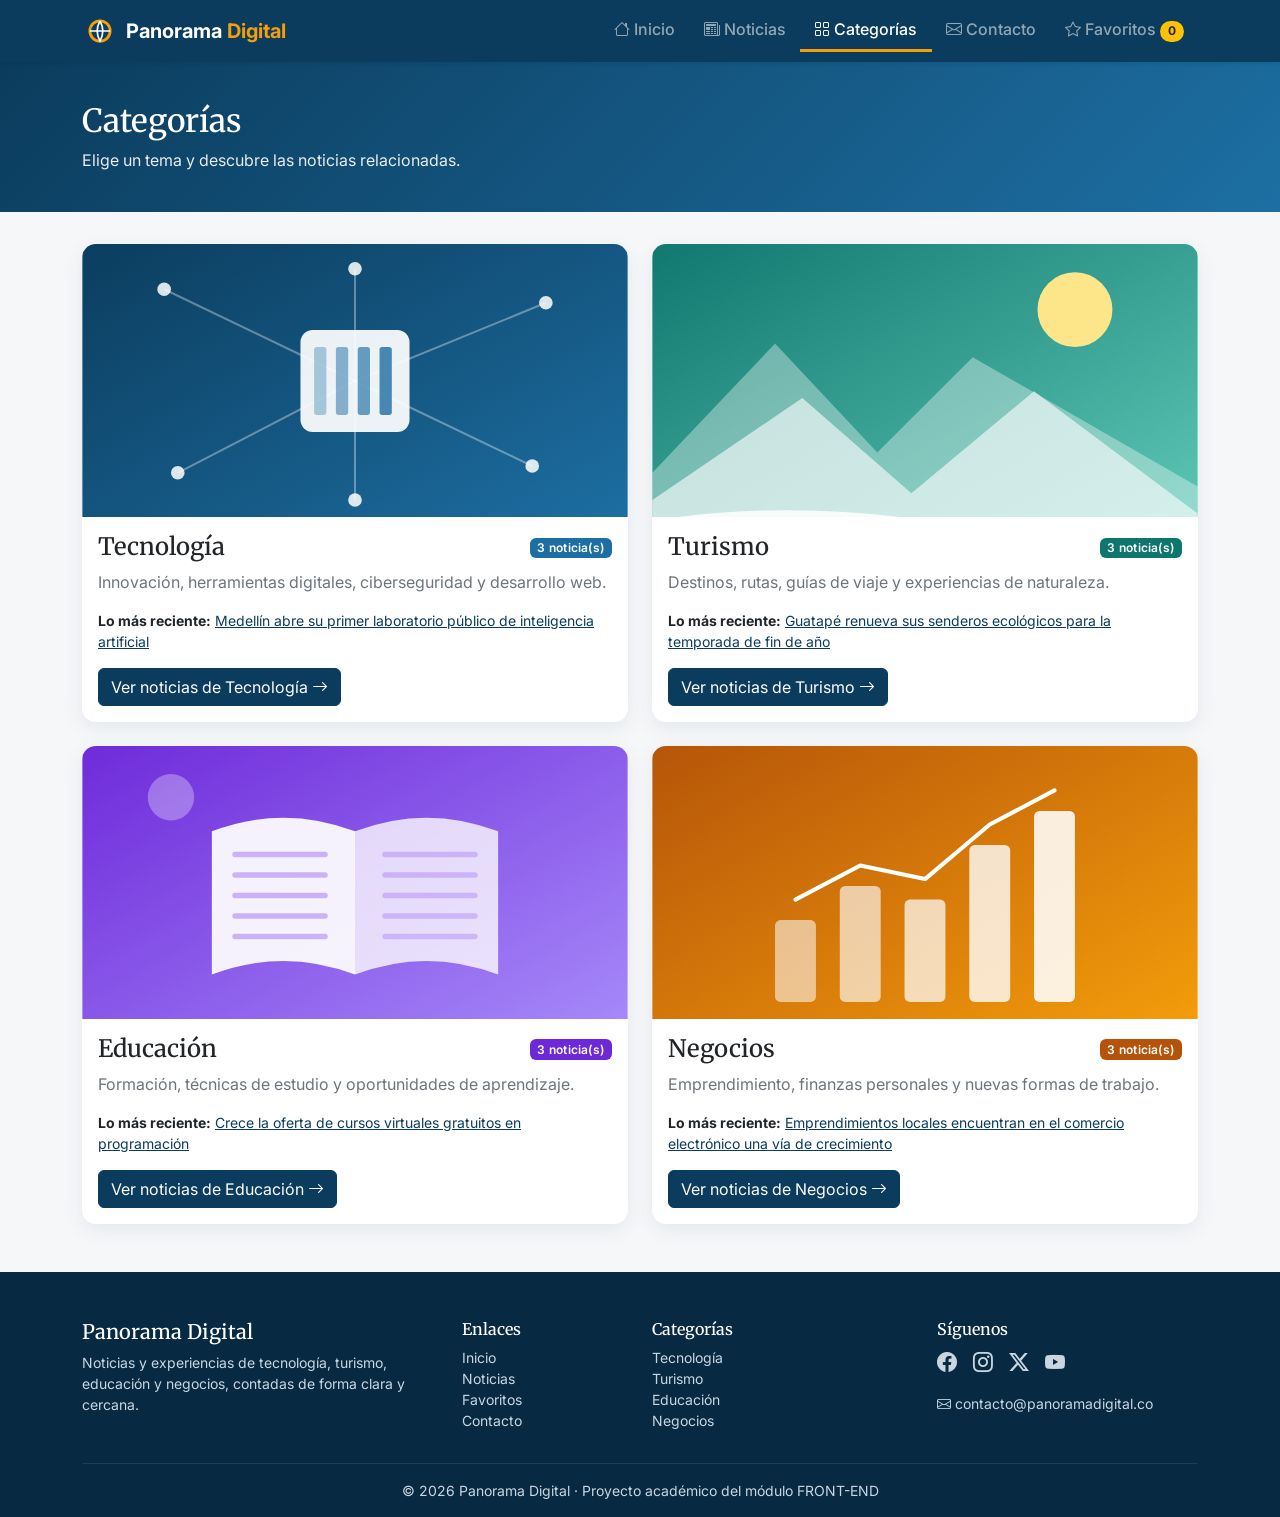
==== categorias.html @ 78ad177a "Entrega 2: prototipo funcional de Panorama Digital - Seis páginas: Inicio, Noticias, Detalle, Catego" ====
<!DOCTYPE html>
<html lang="es">
<head>
  <meta charset="UTF-8">
  <meta name="viewport" content="width=device-width, initial-scale=1.0">
  <meta name="description" content="Categorías de noticias de Panorama Digital: tecnología, turismo, educación y negocios.">
  <title>Categorías | Panorama Digital</title>
  <link rel="icon" href="assets/img/logo.svg" type="image/svg+xml">
  <link rel="preconnect" href="https://fonts.googleapis.com">
  <link rel="preconnect" href="https://fonts.gstatic.com" crossorigin>
  <link href="https://fonts.googleapis.com/css2?family=Inter:wght@400;500;600;700&family=Merriweather:wght@700;900&display=swap" rel="stylesheet">
  <link href="https://cdn.jsdelivr.net/npm/bootstrap@5.3.3/dist/css/bootstrap.min.css" rel="stylesheet">
  <link href="https://cdn.jsdelivr.net/npm/bootstrap-icons@1.11.3/font/bootstrap-icons.min.css" rel="stylesheet">
  <link href="assets/css/styles.css" rel="stylesheet">
</head>
<body>
  <header id="app-header"></header>

  <main>
    <section class="encabezado-pagina">
      <div class="container">
        <h1>Categorías</h1>
        <p>Elige un tema y descubre las noticias relacionadas.</p>
      </div>
    </section>

    <div class="container">
      <!-- Tarjetas de categoría con el número de noticias de cada una -->
      <div id="lista-categorias" class="row row-cols-1 row-cols-md-2 g-4">
        <div class="col"><div class="skeleton"></div></div>
        <div class="col"><div class="skeleton"></div></div>
      </div>
    </div>
  </main>

  <footer id="app-footer"></footer>

  <script src="https://cdn.jsdelivr.net/npm/bootstrap@5.3.3/dist/js/bootstrap.bundle.min.js"></script>
  <script type="module" src="assets/js/pages/categorias.js"></script>
</body>
</html>
---- assets/css/styles.css ----
/* ==========================================================================
   Panorama Digital — Hoja de estilos principal
   --------------------------------------------------------------------------
   Complementa a Bootstrap 5 con la identidad visual del sitio.
   Estructura:
     1. Variables (colores, tipografía, radios)
     2. Base y tipografía
     3. Header / navegación
     4. Hero (sección de bienvenida)
     5. Tarjetas de noticias
     6. Etiquetas de categoría
     7. Filtros y paginación (Listado)
     8. Detalle de noticia
     9. Testimonios y secciones informativas
    10. Contacto y formularios
    11. Footer
    12. Utilidades y responsive
   ========================================================================== */

/* 1. Variables ------------------------------------------------------------ */
:root {
  --pd-primario: #0B3C5D;        /* Azul marino: color principal de la marca */
  --pd-primario-oscuro: #072A42;
  --pd-acento: #F59E0B;          /* Ámbar: llamados a la acción y detalles */
  --pd-fondo: #F6F7F9;
  --pd-texto: #1F2933;
  --pd-borde: #E3E7EC;
  --pd-radio: 14px;
  --pd-sombra: 0 6px 20px rgba(11, 60, 93, 0.08);
  --pd-sombra-hover: 0 12px 28px rgba(11, 60, 93, 0.16);

  /* Colores por categoría (coinciden con las ilustraciones) */
  --cat-tecnologia: #1D6FA3;
  --cat-turismo: #0F766E;
  --cat-educacion: #6D28D9;
  --cat-negocios: #B45309;

  /* Se ajusta el color primario de Bootstrap a la marca */
  --bs-primary: var(--pd-primario);
  --bs-primary-rgb: 11, 60, 93;
  --bs-link-color: var(--pd-primario);
  --bs-link-color-rgb: 11, 60, 93;
  --bs-link-hover-color: var(--pd-primario-oscuro);
  --bs-link-hover-color-rgb: 7, 42, 66;
}

/* 2. Base y tipografía ---------------------------------------------------- */
body {
  font-family: 'Inter', system-ui, -apple-system, 'Segoe UI', Roboto, sans-serif;
  color: var(--pd-texto);
  background-color: var(--pd-fondo);
  min-height: 100vh;
  display: flex;
  flex-direction: column;
}

main { flex: 1; }

h1, h2, h3, .titulo-seccion {
  font-family: 'Merriweather', Georgia, serif;
  color: var(--pd-primario);
}

.titulo-seccion {
  font-size: 1.6rem;
  font-weight: 700;
  position: relative;
  padding-bottom: .5rem;
  margin-bottom: 1.5rem;
}

/* Línea decorativa bajo los títulos de sección, al estilo de un periódico */
.titulo-seccion::after {
  content: '';
  position: absolute;
  left: 0;
  bottom: 0;
  width: 56px;
  height: 4px;
  border-radius: 2px;
  background: var(--pd-acento);
}

.btn-primary {
  --bs-btn-bg: var(--pd-primario);
  --bs-btn-border-color: var(--pd-primario);
  --bs-btn-hover-bg: var(--pd-primario-oscuro);
  --bs-btn-hover-border-color: var(--pd-primario-oscuro);
  --bs-btn-active-bg: var(--pd-primario-oscuro);
}

.btn-acento {
  background: var(--pd-acento);
  color: #1b1300;
  font-weight: 600;
  border: none;
}
.btn-acento:hover, .btn-acento:focus { background: #d98a06; color: #1b1300; }

.text-acento { color: var(--pd-acento); }
.bg-marca { background-color: var(--pd-primario); }

/* Foco visible para navegación con teclado (accesibilidad) */
a:focus-visible, button:focus-visible, .form-control:focus-visible {
  outline: 3px solid var(--pd-acento);
  outline-offset: 2px;
}

/* 3. Header / navegación -------------------------------------------------- */
.navbar .nav-link {
  font-weight: 500;
  padding: .5rem .9rem !important;
  border-bottom: 3px solid transparent;
}
.navbar .nav-link.active {
  color: #fff !important;
  border-bottom-color: var(--pd-acento);
}

/* 4. Hero ----------------------------------------------------------------- */
.hero {
  background:
    radial-gradient(circle at 85% 20%, rgba(245, 158, 11, .25), transparent 45%),
    linear-gradient(135deg, var(--pd-primario) 0%, #1D6FA3 100%);
  color: #fff;
  padding: 5rem 0 4.5rem;
}
.hero h1 { color: #fff; font-size: clamp(2rem, 5vw, 3.2rem); font-weight: 900; }
.hero .lead { max-width: 640px; margin-inline: auto; opacity: .92; }

/* Encabezado reducido para páginas internas */
.encabezado-pagina {
  background: linear-gradient(135deg, var(--pd-primario) 0%, #1D6FA3 100%);
  color: #fff;
  padding: 2.5rem 0;
  margin-bottom: 2rem;
}
.encabezado-pagina h1 { color: #fff; margin: 0; font-size: 2rem; }
.encabezado-pagina p { margin: .5rem 0 0; opacity: .9; }

/* 5. Tarjetas de noticias ------------------------------------------------- */
.card-noticia {
  border: 1px solid var(--pd-borde);
  border-radius: var(--pd-radio);
  overflow: hidden;
  box-shadow: var(--pd-sombra);
  transition: transform .2s ease, box-shadow .2s ease;
  position: relative;
}
.card-noticia:hover {
  transform: translateY(-4px);
  box-shadow: var(--pd-sombra-hover);
}
.card-img-wrap { display: block; aspect-ratio: 16 / 9; overflow: hidden; background: var(--pd-borde); }
.card-img-top { width: 100%; height: 100%; object-fit: cover; transition: transform .3s ease; }
.card-noticia:hover .card-img-top { transform: scale(1.04); }

.card-noticia .card-title a {
  color: var(--pd-texto);
  text-decoration: none;
}
.card-noticia .card-title a:hover { color: var(--pd-primario); text-decoration: underline; }

/* Limita el resumen a 3 líneas para que todas las tarjetas tengan altura similar */
.card-noticia .card-text {
  display: -webkit-box;
  -webkit-line-clamp: 3;
  -webkit-box-orient: vertical;
  overflow: hidden;
}

.badge-favorito {
  position: absolute;
  top: 12px;
  right: 12px;
  background: var(--pd-acento);
  color: #1b1300;
  width: 32px;
  height: 32px;
  border-radius: 50%;
  display: grid;
  place-items: center;
  box-shadow: 0 2px 6px rgba(0, 0, 0, .2);
}

/* Estado de carga (skeleton) mientras se descarga el JSON */
.skeleton {
  height: 340px;
  border-radius: var(--pd-radio);
  background: linear-gradient(90deg, #e9edf1 25%, #f4f6f8 50%, #e9edf1 75%);
  background-size: 200% 100%;
  animation: brillo 1.2s infinite;
}
@keyframes brillo { to { background-position: -200% 0; } }

/* 6. Etiquetas de categoría ----------------------------------------------- */
.badge-categoria { font-weight: 600; letter-spacing: .02em; color: #fff; }
.cat-tecnologia { background-color: var(--cat-tecnologia); }
.cat-turismo    { background-color: var(--cat-turismo); }
.cat-educacion  { background-color: var(--cat-educacion); }
.cat-negocios   { background-color: var(--cat-negocios); }

/* 7. Filtros y paginación ------------------------------------------------- */
.barra-filtros {
  background: #fff;
  border: 1px solid var(--pd-borde);
  border-radius: var(--pd-radio);
  padding: 1rem 1.25rem;
  box-shadow: var(--pd-sombra);
}
.btn-filtro {
  border: 1px solid var(--pd-borde);
  background: #fff;
  color: var(--pd-texto);
  border-radius: 999px;
  padding: .35rem 1rem;
  font-size: .9rem;
}
.btn-filtro.activo {
  background: var(--pd-primario);
  border-color: var(--pd-primario);
  color: #fff;
}

.pagination .page-link { color: var(--pd-primario); }
.pagination .page-item.active .page-link {
  background-color: var(--pd-primario);
  border-color: var(--pd-primario);
  color: #fff;
}

.estado-vacio {
  text-align: center;
  padding: 3rem 1rem;
  background: #fff;
  border: 2px dashed var(--pd-borde);
  border-radius: var(--pd-radio);
}
.estado-vacio i { font-size: 3rem; color: var(--pd-acento); }

/* 8. Detalle de noticia --------------------------------------------------- */
.detalle-imagen {
  width: 100%;
  aspect-ratio: 16 / 7;
  object-fit: cover;
  border-radius: var(--pd-radio);
  box-shadow: var(--pd-sombra);
}
.detalle-titulo { font-size: clamp(1.7rem, 4vw, 2.5rem); font-weight: 900; }
.detalle-meta { color: #5c6b7a; font-size: .95rem; }
.detalle-cuerpo p { font-size: 1.1rem; line-height: 1.8; }
.detalle-cuerpo p:first-child::first-letter {
  /* Letra capital, recurso clásico de los periódicos */
  float: left;
  font-family: 'Merriweather', Georgia, serif;
  font-size: 3.4rem;
  line-height: .9;
  padding: .35rem .5rem 0 0;
  color: var(--pd-primario);
}

/* 9. Testimonios y secciones informativas --------------------------------- */
.testimonio {
  background: #fff;
  border-radius: var(--pd-radio);
  border-left: 5px solid var(--pd-acento);
  padding: 1.5rem;
  box-shadow: var(--pd-sombra);
  height: 100%;
}
.testimonio blockquote { font-style: italic; margin-bottom: 1rem; }
.avatar {
  width: 44px;
  height: 44px;
  border-radius: 50%;
  background: var(--pd-primario);
  color: #fff;
  display: grid;
  place-items: center;
  font-weight: 700;
}

.seccion-info {
  background: #fff;
  border-radius: var(--pd-radio);
  padding: 2.5rem;
  box-shadow: var(--pd-sombra);
}
.dato-destacado { font-size: 2rem; font-weight: 800; color: var(--pd-primario); }

.banda-cta {
  background: linear-gradient(135deg, var(--pd-acento), #FBBF24);
  border-radius: var(--pd-radio);
  padding: 2.5rem;
  color: #1b1300;
}
.banda-cta h2 { color: #1b1300; }

/* Tarjetas de la página Categorías */
.card-categoria {
  border: none;
  border-radius: var(--pd-radio);
  overflow: hidden;
  box-shadow: var(--pd-sombra);
  transition: transform .2s ease, box-shadow .2s ease;
}
.card-categoria:hover { transform: translateY(-4px); box-shadow: var(--pd-sombra-hover); }
.card-categoria img { aspect-ratio: 16 / 8; object-fit: cover; }

/* 10. Contacto y formularios ---------------------------------------------- */
.panel-formulario, .panel-contacto {
  background: #fff;
  border-radius: var(--pd-radio);
  padding: 2rem;
  box-shadow: var(--pd-sombra);
}
.mapa-ubicacion {
  aspect-ratio: 4 / 3;
  border-radius: var(--pd-radio);
  background:
    linear-gradient(90deg, rgba(255, 255, 255, .5) 1px, transparent 1px) 0 0 / 40px 40px,
    linear-gradient(rgba(255, 255, 255, .5) 1px, transparent 1px) 0 0 / 40px 40px,
    linear-gradient(135deg, #cfe3d8, #b9d6e8);
  display: grid;
  place-items: center;
  color: var(--pd-primario);
  text-align: center;
}
.mapa-ubicacion i { font-size: 3rem; color: #d33; }

.lista-contacto li { display: flex; gap: .75rem; margin-bottom: 1rem; }
.lista-contacto i { color: var(--pd-acento); font-size: 1.2rem; }

.contador-caracteres { font-size: .8rem; color: #6c7a89; }

/* 11. Footer -------------------------------------------------------------- */
.footer-marca { background: var(--pd-primario-oscuro); color: #c9d6e2; }
.footer-marca a { color: #c9d6e2; text-decoration: none; }
.footer-marca a:hover { color: var(--pd-acento); }

/* 12. Utilidades y responsive --------------------------------------------- */
.migas { font-size: .9rem; }

@media (max-width: 576px) {
  .hero { padding: 3.5rem 0 3rem; }
  .seccion-info, .panel-formulario, .panel-contacto, .banda-cta { padding: 1.5rem; }
}
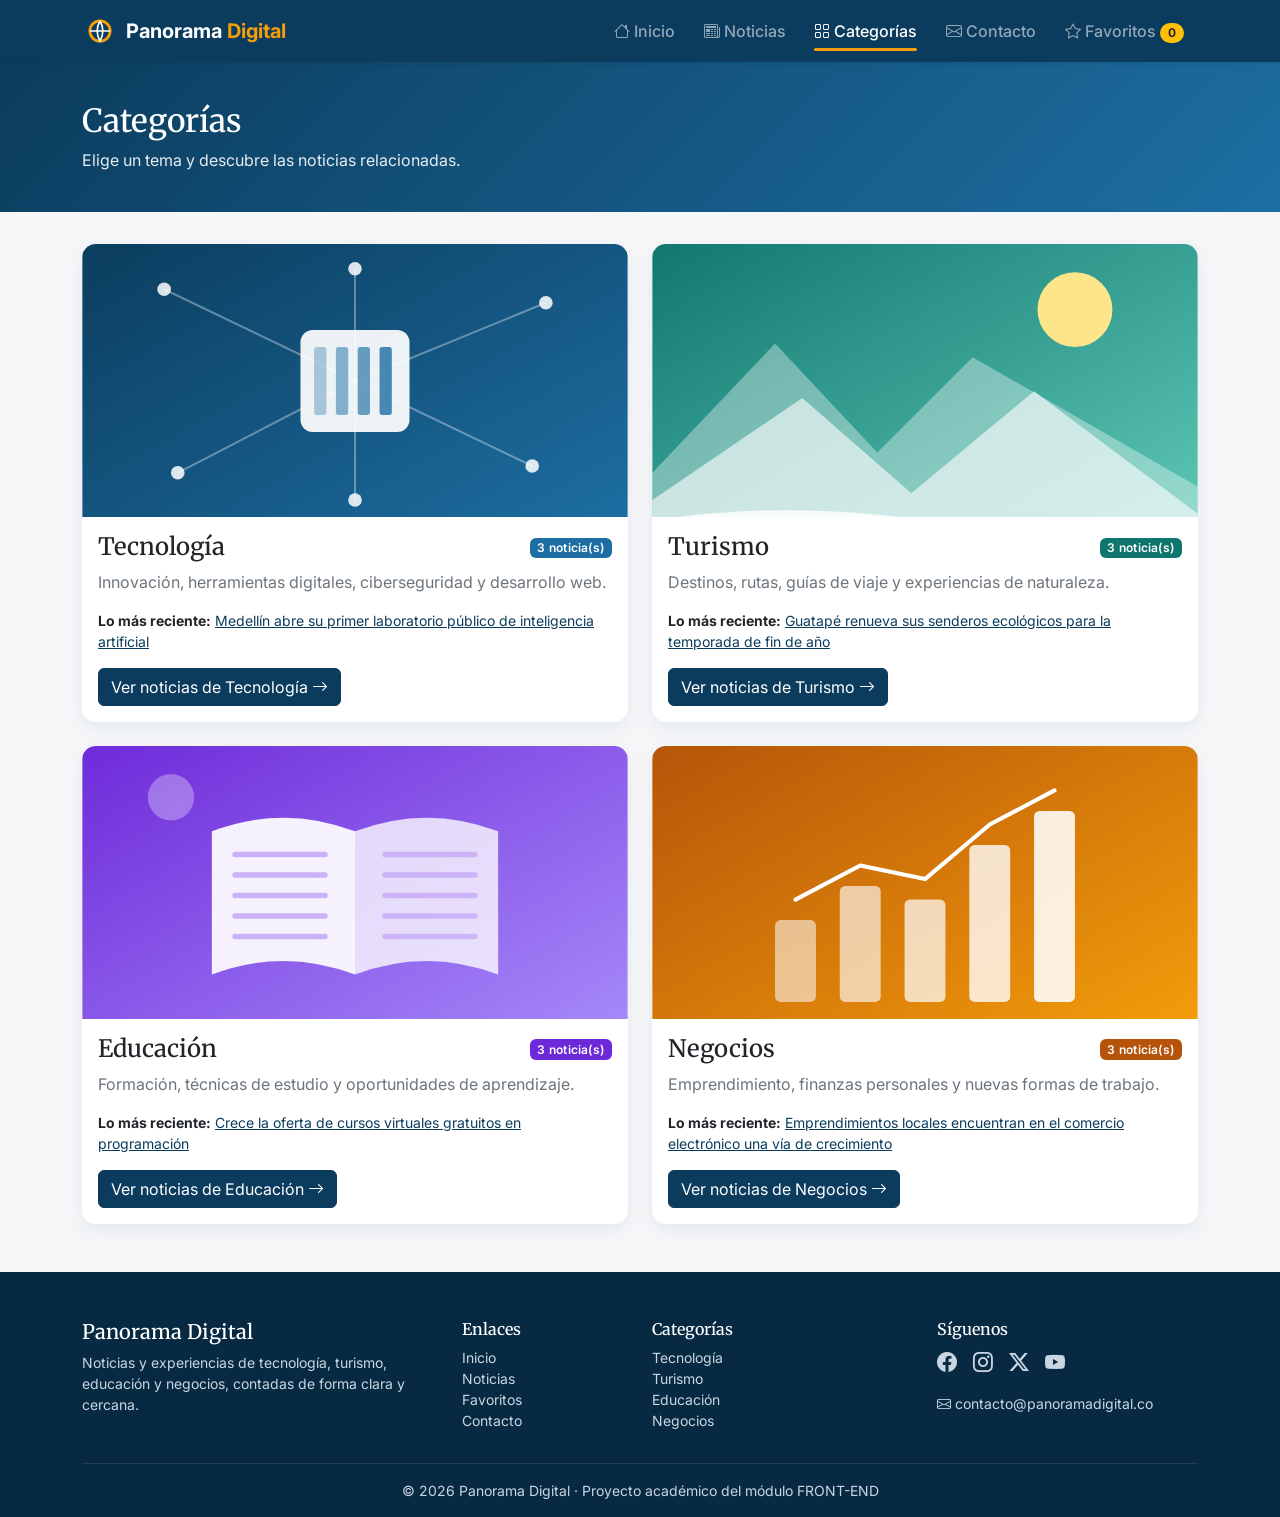
==== commit 95042d8e: "Agregar sistema de microinteracciones y transiciones - View Transitions entre páginas con header fij" ====
--- a/categorias.html
+++ b/categorias.html
@@ -12,6 +12,8 @@
   <link href="https://cdn.jsdelivr.net/npm/bootstrap@5.3.3/dist/css/bootstrap.min.css" rel="stylesheet">
   <link href="https://cdn.jsdelivr.net/npm/bootstrap-icons@1.11.3/font/bootstrap-icons.min.css" rel="stylesheet">
   <link href="assets/css/styles.css" rel="stylesheet">
+  <!-- Sistema de movimiento: transiciones entre páginas y microinteracciones -->
+  <link href="assets/css/motion.css" rel="stylesheet">
 </head>
 <body>
   <header id="app-header"></header>
@@ -36,6 +38,7 @@
   <footer id="app-footer"></footer>
 
   <script src="https://cdn.jsdelivr.net/npm/bootstrap@5.3.3/dist/js/bootstrap.bundle.min.js"></script>
-  <script type="module" src="assets/js/pages/categorias.js"></script>
+  <!-- blocking="render": el header se dibuja antes del primer cuadro, evitando parpadeos al navegar -->
+  <script type="module" src="assets/js/pages/categorias.js" blocking="render"></script>
 </body>
 </html>
--- a/assets/css/styles.css
+++ b/assets/css/styles.css
@@ -107,15 +107,12 @@
 }
 
 /* 3. Header / navegación -------------------------------------------------- */
+/* El subrayado animado de la opción activa está en motion.css */
 .navbar .nav-link {
   font-weight: 500;
   padding: .5rem .9rem !important;
-  border-bottom: 3px solid transparent;
-}
-.navbar .nav-link.active {
-  color: #fff !important;
-  border-bottom-color: var(--pd-acento);
-}
+}
+.navbar .nav-link.active { color: #fff !important; }
 
 /* 4. Hero ----------------------------------------------------------------- */
 .hero {
--- a/assets/css/motion.css
+++ b/assets/css/motion.css
@@ -0,0 +1,205 @@
+/* ==========================================================================
+   Panorama Digital — Sistema de movimiento (microinteracciones y transiciones)
+   --------------------------------------------------------------------------
+   Principios:
+     • Sobrio: desplazamientos cortos (≤ 12 px), sin rebotes exagerados.
+     • Rápido: 120–320 ms; las salidas son más cortas que las entradas.
+     • Con propósito: el movimiento explica qué cambió (qué entra, qué sale, qué se mueve).
+     • Accesible: todo se desactiva con "prefers-reduced-motion: reduce".
+     • Progresivo: si el navegador no soporta View Transitions, la navegación
+       funciona igual, solo que sin animación.
+   Estructura:
+     1. Tokens de movimiento
+     2. Transiciones entre páginas (View Transitions entre documentos)
+     3. Imagen compartida tarjeta → detalle
+     4. Transiciones dentro de la página (filtros, paginación, CRUD)
+     5. Entrada de contenido (tarjetas escalonadas, hero, secciones al hacer scroll)
+     6. Microinteracciones (botones, navegación, favoritos, formularios, modales, toasts)
+     7. Movimiento reducido
+   ========================================================================== */
+
+/* 1. Tokens de movimiento ------------------------------------------------- */
+:root {
+  /* Duraciones */
+  --mov-rapido: 120ms;   /* respuesta inmediata: presionar un botón, hover */
+  --mov-base: 200ms;     /* cambios de estado: filtros, toasts, iconos */
+  --mov-lento: 320ms;    /* elementos que entran o recorren distancia: páginas, imagen compartida */
+
+  /* Curvas de aceleración */
+  --ease-estandar: cubic-bezier(0.2, 0, 0, 1);  /* se mueve dentro de la pantalla */
+  --ease-entrada: cubic-bezier(0, 0, 0, 1);     /* aparece: arranca rápido y frena suave */
+  --ease-salida: cubic-bezier(0.3, 0, 1, 1);    /* desaparece: acelera al irse */
+}
+
+/* 2. Transiciones entre páginas ------------------------------------------ */
+/* Activa la transición automática en navegaciones del mismo sitio (MPA). */
+@media (prefers-reduced-motion: no-preference) {
+  @view-transition { navigation: auto; }
+}
+
+/* El header se mantiene fijo entre páginas: no parpadea al navegar. */
+#app-header .navbar { view-transition-name: encabezado; }
+
+/* Mientras el componente dibuja el header, se reserva su espacio y color
+   para evitar saltos de diseño. El contenedor es el que se fija arriba: "sticky"
+   en el <nav> no bastaba, porque su contenedor tenía su misma altura. */
+#app-header {
+  min-height: 62px;
+  background-color: var(--pd-primario);
+  position: sticky;
+  top: 0;
+  z-index: 1030;
+}
+
+/* La página anterior se desvanece rápido y la nueva entra con un leve ascenso. */
+::view-transition-old(root) {
+  animation: var(--mov-rapido) var(--ease-salida) both mov-desvanecer;
+}
+::view-transition-new(root) {
+  animation: var(--mov-lento) var(--ease-entrada) both mov-entrar-pagina;
+}
+
+/* Todos los elementos con nombre propio se desplazan con la curva estándar. */
+::view-transition-group(*) {
+  animation-duration: var(--mov-lento);
+  animation-timing-function: var(--ease-estandar);
+}
+
+/* 3. Imagen compartida tarjeta → detalle --------------------------------- */
+/* La imagen de la tarjeta pulsada "crece" hasta convertirse en la imagen del detalle. */
+#detalle-imagen { view-transition-name: noticia-imagen; }
+
+::view-transition-group(noticia-imagen) {
+  border-radius: var(--pd-radio);
+  overflow: hidden;
+}
+/* Las dos capturas tienen proporciones distintas (16:9 y 16:7): se recortan en lugar de deformarse. */
+::view-transition-old(noticia-imagen),
+::view-transition-new(noticia-imagen) {
+  height: 100%;
+  object-fit: cover;
+}
+
+/* 4. Transiciones dentro de la página ------------------------------------ */
+/* En filtros, paginación y CRUD solo se animan las tarjetas (que se reacomodan);
+   el resto de la página cambia sin desvanecerse. La clase la pone motion.js. */
+html.vt-local::view-transition-old(root),
+html.vt-local::view-transition-new(root) {
+  animation: none;
+}
+html.vt-local::view-transition-group(*) { animation-duration: var(--mov-base); }
+
+/* 5. Entrada de contenido ------------------------------------------------ */
+/* Tarjetas: aparecen en cascada. El índice --i lo asigna el componente card.js.
+   Se usa "backwards" (no "both") para que, al terminar, la animación suelte la propiedad
+   transform y el efecto hover de la tarjeta siga funcionando con su transición. */
+.entrada {
+  animation: mov-aparecer var(--mov-lento) var(--ease-entrada) backwards;
+  animation-delay: calc(min(var(--i, 0), 8) * 45ms);
+}
+
+/* Hero del inicio: título, texto y botones entran uno tras otro. */
+.hero .container > * { animation: mov-aparecer var(--mov-lento) var(--ease-entrada) both; }
+.hero .container > :nth-child(2) { animation-delay: 60ms; }
+.hero .container > :nth-child(3) { animation-delay: 120ms; }
+.hero .container > :nth-child(4) { animation-delay: 180ms; }
+
+/* Secciones que se revelan al entrar en pantalla (data-revelar).
+   Solo se ocultan si JavaScript está activo, para no perder contenido si falla. */
+html.js-movimiento [data-revelar] {
+  opacity: 0;
+  transform: translateY(12px);
+  transition: opacity var(--mov-lento) var(--ease-entrada), transform var(--mov-lento) var(--ease-entrada);
+}
+html.js-movimiento [data-revelar].visible { opacity: 1; transform: none; }
+
+/* 6. Microinteracciones -------------------------------------------------- */
+
+/* Botones: cambio de color suave y "hundimiento" leve al presionar. */
+.btn, .btn-filtro, .page-link {
+  transition:
+    color var(--mov-rapido) var(--ease-estandar),
+    background-color var(--mov-rapido) var(--ease-estandar),
+    border-color var(--mov-rapido) var(--ease-estandar),
+    box-shadow var(--mov-base) var(--ease-estandar),
+    transform var(--mov-rapido) var(--ease-estandar);
+}
+.btn:active:not(:disabled), .btn-filtro:active, .page-link:active { transform: scale(0.97); }
+.btn-filtro:hover:not(.activo) { border-color: var(--pd-primario); color: var(--pd-primario); }
+
+/* Menú: el subrayado ámbar crece desde el centro en lugar de aparecer de golpe. */
+.navbar .nav-link { position: relative; transition: color var(--mov-base) var(--ease-estandar); }
+.navbar .nav-link::after {
+  content: '';
+  position: absolute;
+  left: .9rem;
+  right: .9rem;
+  bottom: 0;
+  height: 3px;
+  border-radius: 2px;
+  background: var(--pd-acento);
+  transform: scaleX(0);
+  transition: transform var(--mov-base) var(--ease-estandar);
+}
+.navbar .nav-link:hover::after { transform: scaleX(0.5); }
+.navbar .nav-link.active::after { transform: scaleX(1); }
+
+/* Tarjetas: la elevación ya existe en styles.css; aquí se unifica su ritmo. */
+.card-noticia, .card-categoria {
+  transition: transform var(--mov-base) var(--ease-estandar), box-shadow var(--mov-base) var(--ease-estandar);
+}
+.card-img-top { transition: transform var(--mov-lento) var(--ease-estandar); }
+
+/* Favoritos: la estrella "late" al marcarse y el contador del menú rebota. */
+.pop { animation: mov-pop var(--mov-lento) var(--ease-estandar); }
+.rebote { animation: mov-rebote var(--mov-lento) var(--ease-estandar); }
+.badge-favorito { animation: mov-escalar-entrada var(--mov-base) var(--ease-entrada) both; }
+
+/* Formularios: el campo inválido se sacude una vez y el mensaje de error se despliega. */
+.form-control, .form-select {
+  transition: border-color var(--mov-base) var(--ease-estandar), box-shadow var(--mov-base) var(--ease-estandar);
+}
+.sacudir { animation: mov-sacudir 280ms var(--ease-estandar); }
+.invalid-feedback:not(:empty) { animation: mov-desplegar var(--mov-base) var(--ease-entrada); }
+.desplegar { animation: mov-desplegar var(--mov-lento) var(--ease-entrada); }
+
+/* Modales: entran con un leve ascenso y escala, en lugar de caer desde arriba. */
+.modal.fade .modal-dialog {
+  transform: translateY(16px) scale(0.98);
+  transition: transform var(--mov-lento) var(--ease-estandar);
+}
+.modal.show .modal-dialog { transform: none; }
+
+/* Toasts: suben desde abajo. */
+.toast.show { animation: mov-aparecer var(--mov-base) var(--ease-entrada); }
+
+/* Esqueletos de carga: se desvanecen cuando llega el contenido real. */
+.skeleton { animation: brillo 1.2s infinite, mov-desvanecer-entrada var(--mov-base) var(--ease-entrada); }
+
+/* Keyframes --------------------------------------------------------------- */
+@keyframes mov-desvanecer { to { opacity: 0; } }
+@keyframes mov-desvanecer-entrada { from { opacity: 0; } }
+@keyframes mov-entrar-pagina { from { opacity: 0; transform: translateY(10px); } }
+@keyframes mov-aparecer { from { opacity: 0; transform: translateY(12px); } }
+@keyframes mov-escalar-entrada { from { opacity: 0; transform: scale(0.6); } }
+@keyframes mov-desplegar { from { opacity: 0; transform: translateY(-6px); } }
+@keyframes mov-pop { 40% { transform: scale(1.35); } 100% { transform: scale(1); } }
+@keyframes mov-rebote { 40% { transform: scale(1.3); } 100% { transform: scale(1); } }
+@keyframes mov-sacudir {
+  20%, 60% { transform: translateX(-4px); }
+  40%, 80% { transform: translateX(4px); }
+}
+
+/* 7. Movimiento reducido -------------------------------------------------- */
+/* Para quienes configuraron su sistema para reducir el movimiento: los cambios
+   ocurren al instante y el contenido que se revelaba al hacer scroll se muestra de una vez. */
+@media (prefers-reduced-motion: reduce) {
+  *, *::before, *::after, ::view-transition-group(*), ::view-transition-old(*), ::view-transition-new(*) {
+    animation-duration: 0.01ms !important;
+    animation-delay: 0ms !important;
+    animation-iteration-count: 1 !important;
+    transition-duration: 0.01ms !important;
+    scroll-behavior: auto !important;
+  }
+  html.js-movimiento [data-revelar] { opacity: 1; transform: none; }
+}
